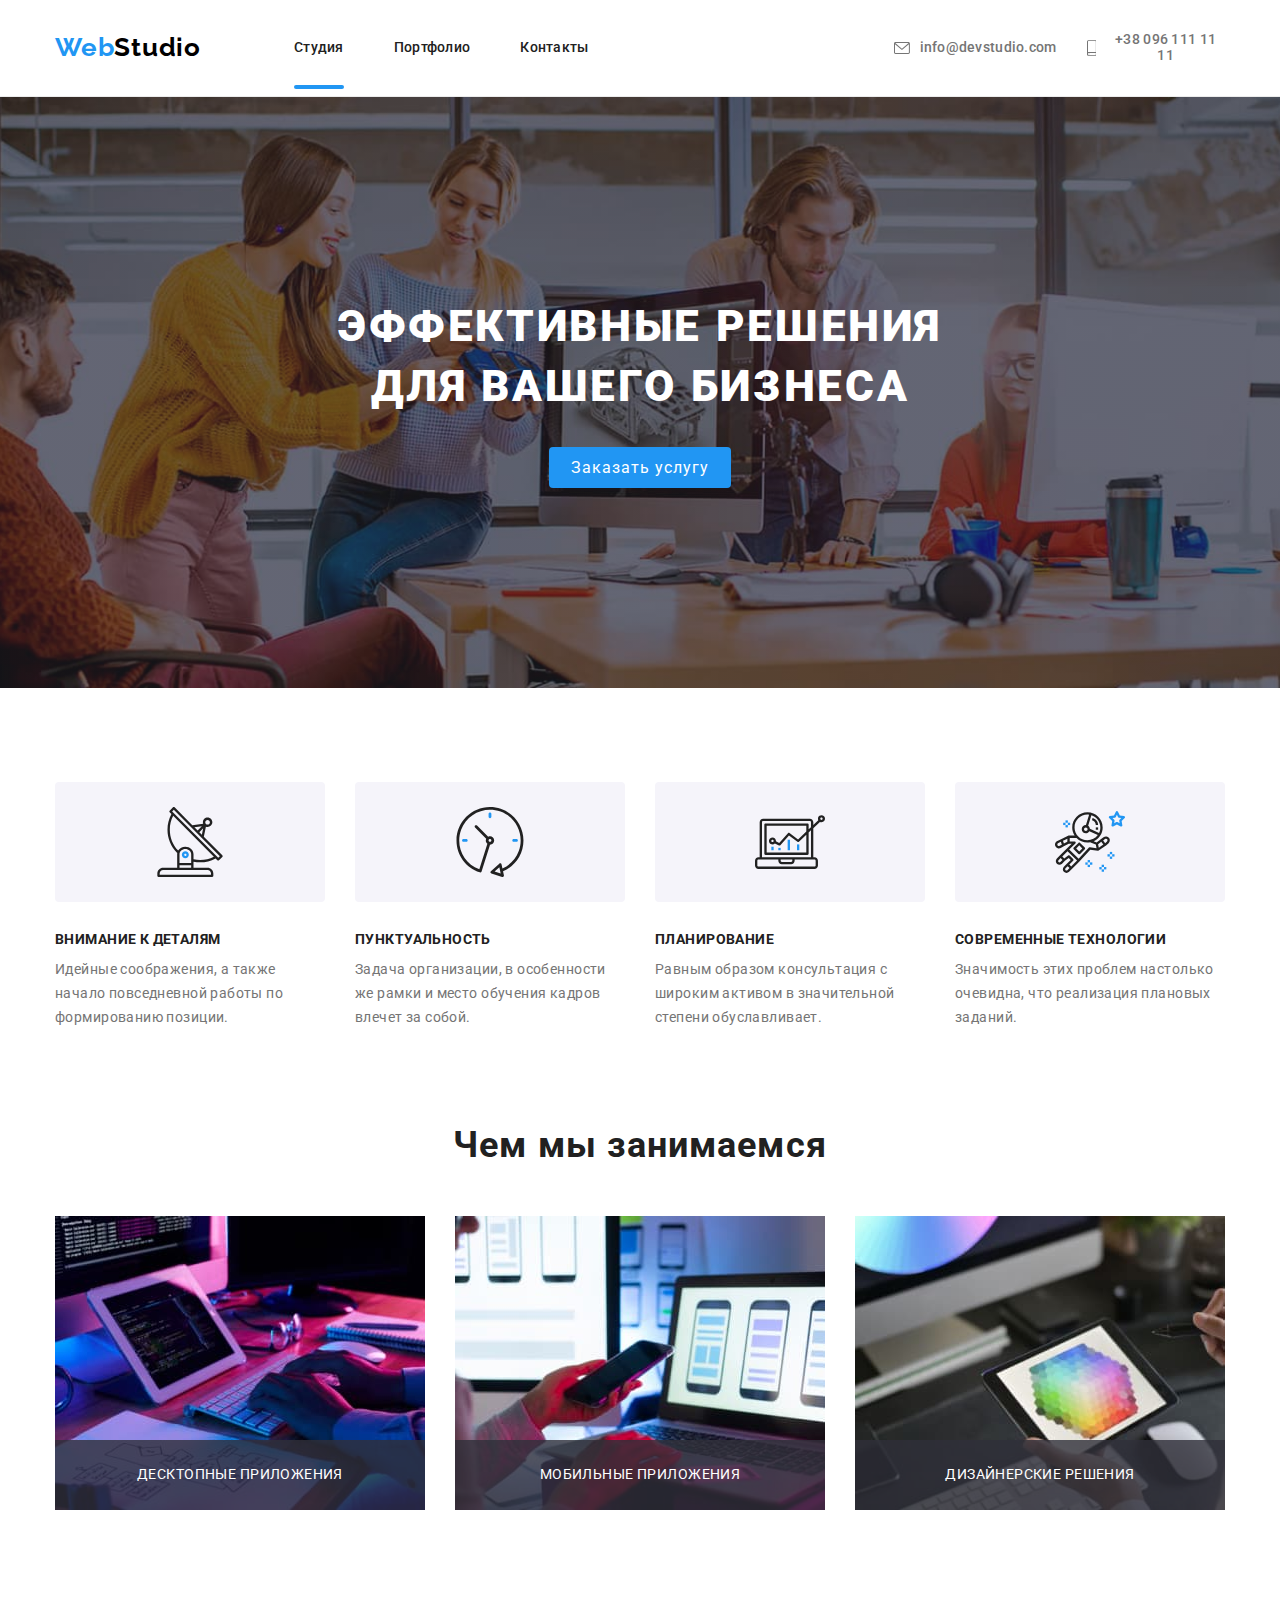
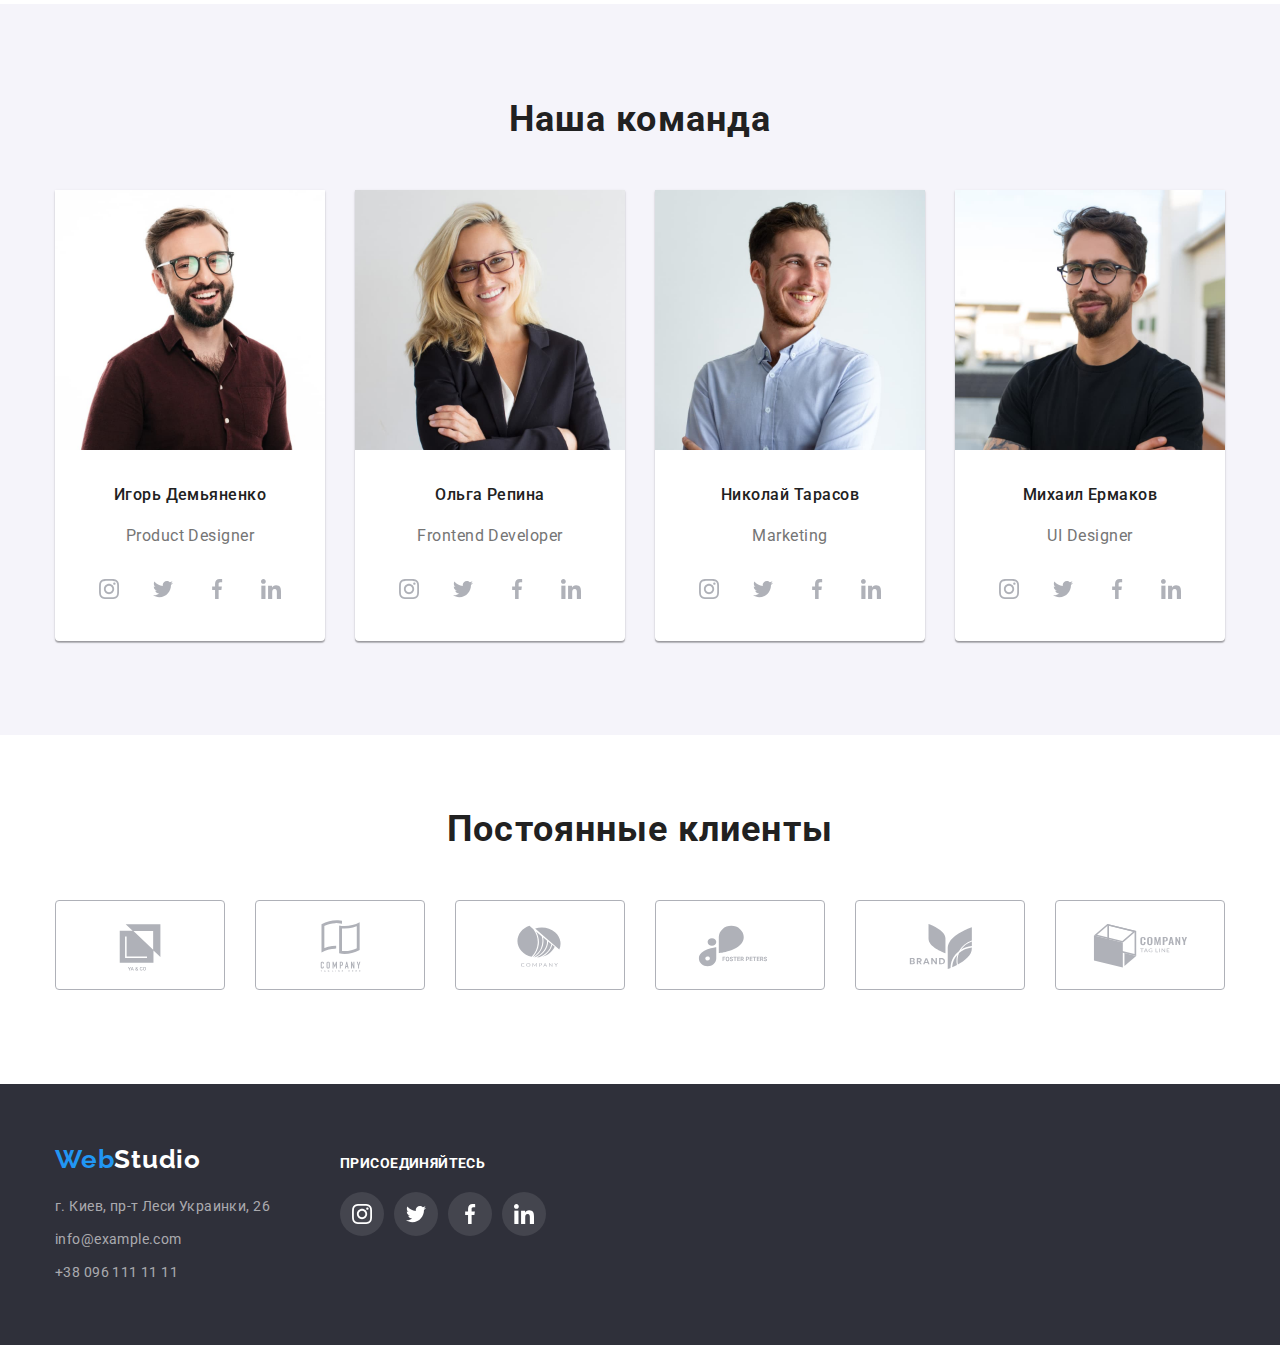
==== index.html @ b4d9bcca "main" ====
<!DOCTYPE html>
<html lang="ru">
  <head>
    <meta charset="UTF-8" />
    <meta http-equiv="X-UA-Compatible" content="IE=edge" />
    <meta name="viewport" content="width=device-width, initial-scale=1.0" />
    <title>Студия</title>
    <link
      rel="stylesheet"
      href="https://cdnjs.cloudflare.com/ajax/libs/modern-normalize/1.1.0/modern-normalize.min.css"
      integrity="sha512-wpPYUAdjBVSE4KJnH1VR1HeZfpl1ub8YT/NKx4PuQ5NmX2tKuGu6U/JRp5y+Y8XG2tV+wKQpNHVUX03MfMFn9Q=="
      crossorigin="anonymous"
      referrerpolicy="no-referrer"
    />
    <link rel="preconnect" href="https://fonts.googleapis.com" />
    <link rel="preconnect" href="https://fonts.gstatic.com" crossorigin />
    <link
      href="https://fonts.googleapis.com/css2?family=Raleway:wght@700&family=Roboto:wght@400;500;700;900&display=swap"
      rel="stylesheet"
    />
    <link rel="stylesheet" href="./css/style.css" />
  </head>
  <body>
    <header class="header">
      <div class="container container-header">
        <nav class="header-nav">
          <a class="link logo" href="./index.html"
            >Web<span class="logo-second-word">Studio</span></a
          >
          <ul class="header-nav-list">
            <li class="header-item qqq"><a class="link link-studio active" href="./index.html">Cтyдия</a></li>
            <li class="header-item"><a class="link" href="./portfolio.html">Портфолио</a></li>
            <li class="header-item"><a class="link" href="">Контакты</a></li>
          </ul>
        </nav>
        
        <ul class="header-adress-list">
          <li class="nav-item">
            <a class="link" href="mailto:info@devstudio.com"> 
              <svg class="header-icon" width="16" height="12">
                <use href="images/sprite.svg#icon-envelope"></use>
              </svg>info@devstudio.com</a>
          </li>
          <li class="nav-item">
            <a class="link" href="tel:+380961111111">
            <svg class="header-icon" width="10" height="16">
                <use href="images/sprite.svg#icon-smartphone"></use>
              </svg>+38 096 111 11 11</a>
            </li>
        </ul>
      </div>
    </header>

    <main>
      <section class="section section-title">
        <div class="container">
          <h1 class="hero-title">Эффективные решения для вашего бизнеса</h1>
          <button data-modal-open class="hero-button" type="button">Заказать услугу</button>
          <div data-modal class="backdrop is-hidden">
            <div class="modal">
              <button data-modal-close class="modal-button" type="button">
                <svg width="18px" height="18px">
                  <use href="./images/sprite.svg#icon-close-icon" />
                </svg>
              </button>
            </div>
          </div>
        </div>
      </section>

      <section class="about-section">
        <div class="container">
          <h2 class="visually-hidden">Особенности</h2>
          <ul class="about-list">
            <li class="about-item">
              <div class="about-icon-box">
                <svg width="70px" height="70px">
                  <use href="./images/sprite.svg#icon-antenna" />
                </svg>
              </div>
              <h3 class="about-title title-h3">Внимание к деталям</h3>
              <p class="about-text">
                Идейные соображения, а также начало повседневной работы по формированию позиции.
              </p>
            </li>
            <li class="about-item">
              <div class="about-icon-box">
                <svg width="70px" height="70px">
                  <use href="./images/sprite.svg#icon-clock" />
                </svg>
              </div>
              <h3 class="about-title title-h3">Пунктуальность</h3>
              <p class="about-text">
                Задача организации, в особенности же рамки и место обучения кадров влечет за собой.
              </p>
            </li>
            <li class="about-item">
              <div class="about-icon-box">
                <svg width="70px" height="70px">
                  <use href="./images/sprite.svg#icon-diagram" />
                </svg>
              </div>
              <h3 class="about-title title-h3">Планирование</h3>
              <p class="about-text">
                Равным образом консультация с широким активом в значительной степени обуславливает.
              </p>
            </li>
            <li class="about-item">
              <div class="about-icon-box">
                <svg width="70px" height="70px">
                  <use href="./images/sprite.svg#icon-astronaut" />
                </svg>
              </div>
              <h3 class="about-title title-h3">Современные технологии</h3>
              <p class="about-text">
                Значимость этих проблем настолько очевидна, что реализация плановых заданий.
              </p>
            </li>
          </ul>
        </div>
      </section>

      <section class="todo-section">
        <div class="container">
          <h2 class="todo-title title-h2">Чем мы занимаемся</h2>
          <ul class="todo-list">
            <li class="todo-item">
              <img src="./images/whattodo1.jpg" alt="example-1" width="370" />
              <p class="todo-text">Десктопные приложения</p>
            </li>
            <li class="todo-item">
              <img src="./images/whattodo2.jpg" alt="example-2" width="370" />
              <p class="todo-text">Мобильные приложения</p>
            </li>
            <li class="todo-item">
              <img src="./images/whattodo3.jpg" alt="example-3" width="370" />
              <p class="todo-text">Дизайнерские решения</p>
            </li>
          </ul>
        </div>
      </section>

      <section class="ourteam-section">
        <div class="container">
          <h2 class="ourteam-main-title title-h2">Наша команда</h2>
          <ul class="ourteam-list">
            <li class="ourteam-item">
              <img
                class="ourteam-pic"
                src="./images/team-card1.jpg"
                alt="team card-1"
                width="270"
              />
              <div class="ourteam-bottom-wrap">
                <h3 class="ourteam-title">Игорь Демьяненко</h3>
                <p class="ourteam-text" lang="en">Product Designer</p>
              </div>
              <div class="social-link-wrap">
                <ul class="social-link-list">
                  <li class="social-link-item">
                    <a class="social-link" href="#">
                      <svg class="svg-social" width="20px" height="20px">
                        <use href="./images/sprite.svg#icon-instagram" />
                      </svg>
                    </a>
                  </li>
                  <li class="social-link-item">
                    <a class="social-link" href="#">
                      <svg class="svg-social" width="20px" height="20px">
                        <use href="./images/sprite.svg#icon-twitter" />
                      </svg>
                    </a>
                  </li>
                  <li class="social-link-item">
                    <a class="social-link" href="#">
                      <svg class="svg-social" width="20px" height="20px">
                        <use href="./images/sprite.svg#icon-facebook" />
                      </svg>
                    </a>
                  </li>
                  <li class="social-link-item">
                    <a class="social-link" href="#">
                      <svg class="svg-social" width="20px" height="20px">
                        <use href="./images/sprite.svg#icon-linkedin" />
                      </svg>
                    </a>
                  </li>
                </ul>
              </div>
            </li>
            <li class="ourteam-item">
              <img
                class="ourteam-pic"
                src="./images/team-card2.jpg"
                alt="team card-2"
                width="270"
              />
              <div class="ourteam-bottom-wrap">
                <h3 class="ourteam-title">Ольга Репина</h3>
                <p class="ourteam-text" lang="en">Frontend Developer</p>
              </div>
              <div class="social-link-wrap">
                <ul class="social-link-list">
                  <li class="social-link-item">
                    <a class="social-link" href="#">
                      <svg class="svg-social" width="20px" height="20px">
                        <use href="./images/sprite.svg#icon-instagram" />
                      </svg>
                    </a>
                  </li>
                  <li class="social-link-item">
                    <a class="social-link" href="#">
                      <svg class="svg-social" width="20px" height="20px">
                        <use href="./images/sprite.svg#icon-twitter" />
                      </svg>
                    </a>
                  </li>
                  <li class="social-link-item">
                    <a class="social-link" href="#">
                      <svg class="svg-social" width="20px" height="20px">
                        <use href="./images/sprite.svg#icon-facebook" />
                      </svg>
                    </a>
                  </li>
                  <li class="social-link-item">
                    <a class="social-link" href="#">
                      <svg class="svg-social" width="20px" height="20px">
                        <use href="./images/sprite.svg#icon-linkedin" />
                      </svg>
                    </a>
                  </li>
                </ul>
              </div>
            </li>

            <li class="ourteam-item">
              <img
                class="ourteam-pic"
                src="./images/team-card3.jpg"
                alt="team card-3"
                width="270"
              />
              <div class="ourteam-bottom-wrap">
                <h3 class="ourteam-title">Николай Тарасов</h3>
                <p class="ourteam-text" lang="en">Marketing</p>
              </div>
              <div class="social-link-wrap">
                <ul class="social-link-list">
                  <li class="social-link-item">
                    <a class="social-link" href="#">
                      <svg class="svg-social" width="20px" height="20px">
                        <use href="./images/sprite.svg#icon-instagram" />
                      </svg>
                    </a>
                  </li>
                  <li class="social-link-item">
                    <a class="social-link" href="#">
                      <svg class="svg-social" width="20px" height="20px">
                        <use href="./images/sprite.svg#icon-twitter" />
                      </svg>
                    </a>
                  </li>
                  <li class="social-link-item">
                    <a class="social-link" href="#">
                      <svg class="svg-social" width="20px" height="20px">
                        <use href="./images/sprite.svg#icon-facebook" />
                      </svg>
                    </a>
                  </li>
                  <li class="social-link-item">
                    <a class="social-link" href="#">
                      <svg class="svg-social" width="20px" height="20px">
                        <use href="./images/sprite.svg#icon-linkedin" />
                      </svg>
                    </a>
                  </li>
                </ul>
              </div>
            </li>

            <li class="ourteam-item">
              <img
                class="ourteam-pic"
                src="./images/team-card4.jpg"
                alt="team card-4"
                width="270"
              />
              <div class="ourteam-bottom-wrap">
                <h3 class="ourteam-title">Михаил Ермаков</h3>
                <p class="ourteam-text" lang="en">UI Designer</p>
              </div>
              <div class="social-link-wrap">
                <ul class="social-link-list">
                  <li class="social-link-item">
                    <a class="social-link" href="#">
                      <svg class="svg-social" width="20px" height="20px">
                        <use href="./images/sprite.svg#icon-instagram" />
                      </svg>
                    </a>
                  </li>
                  <li class="social-link-item">
                    <a class="social-link" href="#">
                      <svg class="svg-social" width="20px" height="20px">
                        <use href="./images/sprite.svg#icon-twitter" />
                      </svg>
                    </a>
                  </li>
                  <li class="social-link-item">
                    <a class="social-link" href="#">
                      <svg class="svg-social" width="20px" height="20px">
                        <use href="./images/sprite.svg#icon-facebook" />
                      </svg>
                    </a>
                  </li>
                  <li class="social-link-item">
                    <a class="social-link" href="#">
                      <svg class="svg-social" width="20px" height="20px">
                        <use href="./images/sprite.svg#icon-linkedin" />
                      </svg>
                    </a>
                  </li>
                </ul>
        </div>
      </section>

      <section class="our-clients-section">
        <div class="container">
          <h2 class="our-clients-title-title title-h2">Постоянные клиенты</h2>
          <ul class="our-clients-list">
            <li class="our-clients-item">
              <a class="our-clients-link" href="#">
                <svg class="clients-svg" width="106px" height="60px">
                  <use href="./images/sprite.svg#icon-Logo" />
                </svg>
              </a>
            </li>
            <li class="our-clients-item">
              <a class="our-clients-link" href="#">
                <svg class="clients-svg" width="106px" height="60px">
                  <use href="./images/sprite.svg#icon-Logo1" />
                </svg>
              </a>
            </li>
            <li class="our-clients-item">
              <a class="our-clients-link" href="#">
                <svg class="clients-svg" width="106px" height="60px">
                  <use href="./images/sprite.svg#icon-Logo2" />
                </svg>
              </a>
            </li>
            <li class="our-clients-item">
              <a class="our-clients-link" href="#">
                <svg class="clients-svg" width="106px" height="60px">
                  <use href="./images/sprite.svg#icon-Logo3" />
                </svg>
              </a>
            </li>
            <li class="our-clients-item">
              <a class="our-clients-link" href="#">
                <svg class="clients-svg" width="106px" height="60px">
                  <use href="./images/sprite.svg#icon-Logo4" />
                </svg>
              </a>
            </li>
            <li class="our-clients-item">
              <a class="our-clients-link" href="#">
                <svg class="clients-svg" width="106px" height="60px">
                  <use href="./images/sprite.svg#icon-Logo5" />
                </svg>
              </a>
            </li>
          </ul>
        </div>
      </section>

      <footer class="footer">
        <div class="container">
          <div class="adress-wrap">
            <a class="link logo" href="./index.html"
              >Web<span class="logo-secword-footer">Studio</span></a
            >
            <address>
              <ul class="footer-list">
                <li class="footer-item footer-adress-item">
                  <a
                    class="link"
                    href="https://goo.gl/maps/9dT43rwz24c6EDNdA"
                    target="_blank"
                    rel="noopener noreferrer"
                    >г. Киев, пр-т Леси Украинки, 26</a
                  >
                </li>
                <li class="footer-item">
                  <a class="link" href="mailto:info@example.com">info@example.com</a>
                </li>
                <li class="footer-item">
                  <a class="link" href="tel:+380961111111">+38 096 111 11 11</a>
                </li>
              </ul>
            </address>
          </div>
          <div class="footer-social-link-wrap">
            <h3 class="footer-title title-h3">присоединяйтесь</h3>
            <ul class="footer-social-link-list">
              <li class="footer-social-link-item">
                <a class="footer-social-link" href="#">
                  <svg class="bottom-svg" width="20px" height="20px">
                    <use href="./images/sprite.svg#icon-instagram" />
                  </svg>
                </a>
              </li>
              <li class="footer-social-link-item">
                <a class="footer-social-link" href="#">
                  <svg class="bottom-svg" width="20px" height="20px">
                    <use href="./images/sprite.svg#icon-twitter" />
                  </svg>
                </a>
              </li>
              <li class="footer-social-link-item">
                <a class="footer-social-link" href="#">
                  <svg class="bottom-svg" width="20px" height="20px">
                    <use href="./images/sprite.svg#icon-facebook" />
                  </svg>
                </a>
              </li>
              <li class="footer-social-link-item">
                <a class="footer-social-link" href="#">
                  <svg class="bottom-svg" width="20px" height="20px">
                    <use href="./images/sprite.svg#icon-linkedin" />
                  </svg>
                </a>
              </li>
            </ul>
          </div>
        </div>
      </footer>
    </main>
    <script src="./js/modal.js"></script>
  </body>
</html>
---- css/style.css ----
*,
*::before,
*::after {
  box-sizing: border-box;
}

:root {
  --brand-color: #2196f3;
  --main-font-color: #212121;
  --second-font-color: #757575;
  --second-background-color: #2f303a;
  --white-font-color: #fff;
  --svg-grey-color: #afb1b8;
}

body {
  font-family: 'Roboto', sans-serif;
  color: var(--main-font-color);
  margin: 0 auto;
}
li {
  padding: 0;
  margin: 0;
  list-style: none;
}

button {
  border: none;
  padding: 6px 22px;
}

/* input,
textarea {
outline: none;
} */

h1,
h2,
h3,
p,
ul {
  margin: 0;
  padding: 0;
}

img {
  display: block;
  max-width: 100%;
  height: auto;
}

.container {
  width: 1200px;
  padding-left: 15px;
  padding-right: 15px;
  margin: 0 auto;
}
.link {
  text-decoration: none;
}

.portfolio-btn,
.hero-button {
  cursor: pointer;
}

.title-h2 {
  font-weight: bold;
  font-size: 36px;
  line-height: 1.17;
  text-align: center;
  letter-spacing: 0.03em;
}
.title-h3 {
  font-weight: bold;
  font-size: 14px;
  line-height: 1.14;
  letter-spacing: 0.03em;
  text-transform: uppercase;
}

/* --------------------HEADER------------------------ */

.header {
  background-color: var(--white-font-color);
  border-bottom: 1px solid #ececec;
}
.container-header {
  display: flex;
  align-items: center;
}

.header-item .link {
  display: block;
  padding: 32px 0;
}
.nav-item .link {
  display: block;
  padding: 32px 0;
}
.header-nav {
  display: flex;
  align-items: center;
  margin-right: 305px;
  /* margin-right: auto; */
}

.header-nav-list {
  display: flex;
  align-items: center;
}

.header-adress-list {
  display: flex;
  align-items: center;
}

.logo {
  font-family: 'Raleway', sans-serif;
  font-weight: bold;
  font-size: 26px;
  line-height: 1.19;
  letter-spacing: 0.03em;
  color: var(--brand-color);
}
.header-nav .logo {
  padding: 25px 0px;
  margin-right: 93px;
  display: block;
}
.logo-second-word {
  font-family: 'Raleway', sans-serif;
  font-weight: bold;
  font-size: 26px;
  line-height: 1.19;
  letter-spacing: 0.03em;
  color: #000000;
}

.nav-item > .link {
  display: flex;
  align-items: center;
}

.header-item .link {
  font-weight: 500;
  font-size: 14px;
  line-height: 1.14;
  letter-spacing: 0.02em;
  color: var(--main-font-color);
  transition-property: color, background-color;
  transition-duration: 250ms;
  transition-timing-function: cubic-bezier(0.4, 0, 0.2, 1);
}
.header-item:not(:last-child) {
  margin-right: 50px;
}

.header-item .link:hover,
.header-item .link:focus,
.nav-item > .link:hover,
.nav-item > .link:focus {
  font-weight: 500;
  font-size: 14px;
  line-height: 1.14;
  letter-spacing: 0.02em;
  color: var(--brand-color);
}

.nav-item .link {
  font-weight: 500;
  font-size: 14px;
  line-height: 1.14;
  letter-spacing: 0.02em;
  color: var(--second-font-color);
  text-align: center;
  transition-property: color, background-color;
  transition-duration: 250ms;
  transition-timing-function: cubic-bezier(0.4, 0, 0.2, 1);
}

.header-icon-link {
  color: var(--second-font-color);
}

.nav-item:not(:last-child) {
  margin-right: 30px;
}

.header-icon {
  margin-right: 10px;
  fill: currentColor;
}
.link-studio {
  position: relative;
  display: flex;
}

.link-studio.active::before {
  content: '';
  position: absolute;
  bottom: 0;
  width: 100%;
  height: 4px;
  background-color: var(--brand-color);
  border-radius: 2px;
  margin-bottom: -1px;
}

/* --------------------HERO------------------------ */

.section-title {
  padding-bottom: 200px;
  padding-top: 200px;
  margin: 0 auto;
  background-image: linear-gradient(rgba(47, 48, 58, 0.4), rgba(47, 48, 58, 0.4)),
    url(../images/background-hero.jpg);
  background-position: center;
  background-repeat: no-repeat;
  background-size: cover;
  background-color: var(--second-background-color);
}
.hero-title {
  color: var(--white-font-color);
  font-weight: 900;
  font-size: 44px;
  line-height: 1.36;
  text-align: center;
  letter-spacing: 0.06em;
  text-transform: uppercase;
  max-width: 696px;
  margin: 0 auto;
  margin-bottom: 30px;
}

.hero-button {
  font-family: inherit;
  background-color: var(--brand-color);
  color: var(--white-font-color);
  font-size: 16px;
  line-height: 1.87;
  display: flex;
  align-items: center;
  text-align: center;
  letter-spacing: 0.06em;
  margin: 0 auto;
  border-radius: 4px;
  padding-bottom: 200px 50px;
  transition-property: color, background-color, drop-shadow;
  transition-duration: 250ms;
  transition-timing-function: cubic-bezier(0.4, 0, 0.2, 1);
}

.hero-button:hover,
.hero-button:focus {
  background-color: #188ce8;
  filter: drop-shadow(0px 4px 4px rgba(0, 0, 0, 0.25));
}

/* --------------------About------------------------ */

.about-section {
  padding: 94px 0;
}
.visually-hidden {
  position: absolute;
  white-space: nowrap;
  width: 1px;
  height: 1px;
  overflow: hidden;
  border: 0;
  padding: 0;
  clip: rect(0 0 0 0);
  clip-path: inset(50%);
  margin: -1px;
}
.about-icon-box {
  width: 270px;
  height: 120px;
  background-color: #f5f4fa;
  border-radius: 4px;
  margin-bottom: 30px;
  text-align: center;
  padding: 25px 100px;
}
.about-title {
  margin-bottom: 10px;
}
.about-text {
  font-size: 14px;
  line-height: 1.71;
  letter-spacing: 0.03em;
  color: var(--second-font-color);
}
.about-list {
  display: flex;
}

.about-item {
  max-width: 270px;
}

.about-item:not(:last-child) {
  margin-right: 30px;
}
/* --------------------What we do------------------------ */

.todo-section {
  padding-bottom: 94px;
}

.todo-title {
  margin-bottom: 50px;
}

.todo-list {
  display: flex;
}
.todo-item {
  display: flex;
  position: relative;
}

.todo-text {
  position: absolute;

  font-size: 14px;
  line-height: 1.14;
  text-align: center;
  letter-spacing: 0.03em;
  text-transform: uppercase;
  color: var(--brand-color);
  padding: 27px 82px;
  width: 370px;
  height: 70px;
  bottom: 0;
  background-color: rgba(47, 48, 58, 0.8);
  color: var(--white-font-color);
}

.todo-item:not(:last-child) {
  margin-right: 30px;
}
/* --------------------Our team------------------------ */
.ourteam-section {
  background-color: #f5f4fa;
  padding: 94px 0;
}
.ourteam-main-title {
  margin-bottom: 50px;
}
.ourteam-list {
  display: flex;
}

.ourteam-item:not(:last-child) {
  margin-right: 30px;
}

.ourteam-item {
  background: var(--white-font-color);
  border-radius: 0px 0px 4px 4px;
  box-shadow: 0px 1px 3px rgba(0, 0, 0, 0.12), 0px 1px 1px rgba(0, 0, 0, 0.14),
    0px 2px 1px rgba(0, 0, 0, 0.2);
  padding-bottom: 30px;
}

.ourteam-bottom-wrap {
  margin-top: 30px;
  margin-bottom: 16px;
}
.ourteam-title {
  font-weight: 500;
  font-size: 16px;
  line-height: 1.9;
  text-align: center;
  letter-spacing: 0.03em;
  margin-bottom: 10px;
}
.ourteam-text {
  font-size: 16px;
  line-height: 1.9;
  text-align: center;
  letter-spacing: 0.03em;
  color: var(--second-font-color);
}

.social-link-list {
  display: flex;
  align-items: center;
  justify-content: center;
}

.social-link {
  display: block;
  width: 44px;
  height: 44px;
  padding: 12px 12px;
  border-radius: 50%;
  color: var(--svg-grey-color);
  background-color: transparent;
  transition-property: color, background-color;
  transition-duration: 250ms;
  transition-timing-function: cubic-bezier(0.4, 0, 0.2, 1);
}
.svg-social {
  fill: currentColor;
}

.social-link:hover,
.social-link:focus {
  background-color: var(--brand-color);
  width: 44px;
  height: 44px;
  border-radius: 50%;
  cursor: pointer;
  color: var(--white-font-color);
}

.social-link-item + .social-link-item {
  margin-left: 10px;
}

/* --------------------Our clients------------------------ */
.our-clients-section {
  padding-top: 73px;
  padding-bottom: 94px;
}

.our-clients-title-title {
  margin-bottom: 50px;
}

.our-clients-list {
  display: flex;
  justify-content: center;
  align-items: center;
}

.our-clients-item + .our-clients-item {
  margin-left: 30px;
}
.our-clients-link {
  display: block;
  width: 170px;
  height: 90px;
  border: 1px solid var(--svg-grey-color);
  border-radius: 4px;
  padding: 16px 32px;
  color: var(--svg-grey-color);
  transition-property: color, background-color;
  transition-duration: 250ms;
  transition-timing-function: cubic-bezier(0.4, 0, 0.2, 1);
}
.clients-svg {
  fill: currentColor;
}
.our-clients-link:hover,
.our-clients-link:focus {
  border: 1px solid var(--brand-color);
  color: var(--brand-color);
}

/* --------------------Footer------------------------ */

.footer {
  background-color: var(--second-background-color);
  padding-bottom: 60px;
  padding-top: 60px;
}

.footer > .container {
  display: flex;
  align-items: baseline;
}

.adress-wrap {
  margin-right: 70px;
}
.logo-secword-footer {
  color: var(--white-font-color);
}

.footer .logo {
  display: block;
  margin-bottom: 20px;
}

.footer-adress-item .link {
  font-style: normal;
  font-size: 14px;
  line-height: 1.71;
  letter-spacing: 0.03em;
  color: var(--white-font-color);
}

.footer-item .link {
  font-style: normal;
  font-size: 14px;
  line-height: 1.71;
  letter-spacing: 0.03em;
  color: rgba(255, 255, 255, 0.6);
}

.footer-item:not(:last-child) {
  margin-bottom: 9px;
}
.footer-title {
  color: var(--white-font-color);
  margin-bottom: 20px;
}
.footer-social-link-list {
  display: flex;
  justify-content: center;
  align-items: center;
}

.footer-social-link {
  display: block;
  width: 44px;
  height: 44px;
  border-radius: 50%;
  padding: 12px;
  background-color: rgba(255, 255, 255, 0.1);
  color: var(--white-font-color);
  transition-property: color, background-color;
  transition-duration: 250ms;
  transition-timing-function: cubic-bezier(0.4, 0, 0.2, 1);
}
.bottom-svg {
  fill: currentColor;
}
.footer-social-link-item + .footer-social-link-item {
  margin-left: 10px;
}

.footer-social-link:hover,
.footer-social-link:focus {
  background-color: var(--brand-color);
}

/* --------------------Portfolio------------------------ */

.portfolio-section {
  padding: 94px 0;
}

.portfolio-buttons {
  display: flex;
  justify-content: center;
  margin-bottom: 50px;
}
.portfolio-btn {
  background: #f5f4fa;
  font-weight: 500;
  font-size: 16px;
  line-height: 1.62;
  text-align: center;
  letter-spacing: 0.03em;
  border-radius: 4px;
  transition-property: color, background-color, box-shadow;
  transition-duration: 250ms;
  transition-timing-function: cubic-bezier(0.4, 0, 0.2, 1);
}
.portfolio-btn:hover,
.portfolio-btn:focus {
  background: var(--brand-color);
  text-align: center;
  letter-spacing: 0.03em;
  color: var(--white-font-color);
  box-shadow: 0px 3px 1px rgba(0, 0, 0, 0.1), 0px 1px 2px rgba(0, 0, 0, 0.08),
    0px 2px 2px rgba(0, 0, 0, 0.12);
}

.active-portfolio-btn {
  background: var(--brand-color);
  color: var(--white-font-color);
}

.portfolio-list {
  display: flex;
  flex-wrap: wrap;
  margin: 0 auto;
  margin-right: -30px;
  margin-bottom: -30px;
}
.portfolio-card-bottom {
  padding: 20px 24px;
}

.portfolio-item {
  flex-basis: calc(100% / 3 - 30px);
  margin-right: 30px;
  margin-bottom: 30px;
  background: var(--white-font-color);
  border: 1px solid #eeeeee;
  transition-property: box-shadow;
  transition-duration: 250ms;
  transition-timing-function: cubic-bezier(0.4, 0, 0.2, 1);
}
.portfolio-item:hover,
.portfolio-item:focus {
  box-shadow: 0px 1px 1px rgba(0, 0, 0, 0.12), 0px 4px 4px rgba(0, 0, 0, 0.06),
    1px 4px 6px rgba(0, 0, 0, 0.16);
  opacity: inherit;
}

.portfolio-pic {
  position: relative;
  display: flex;
  overflow: hidden;
}
.portfolio-backdrop {
  position: absolute;
  font-size: 18px;
  line-height: 1.56;
  letter-spacing: 0.03em;
  color: #ffffff;
  background-color: rgba(33, 150, 243, 0.9);
  width: 100%;
  height: 100%;
  display: flex;
  align-items: center;
  top: 0;
  left: 0;
  padding: 0 24px;
  transform: translateY(101%);
  transition: transform 250ms cubic-bezier(0.4, 0, 0.2, 1);
}

.portfolio-item:hover .portfolio-backdrop {
  transform: translateY(0);
}

.button-item:not(:last-child) {
  margin-right: 8px;
}

.portfolio-title {
  font-size: 18px;
  line-height: 2;
  letter-spacing: 0.06em;
  margin-bottom: 4px;
}

.portfolio-text {
  font-size: 16px;
  line-height: 1.87;
  letter-spacing: 0.03em;
  color: var(--second-font-color);
}
/* --------------------Modal window------------------------ */
.backdrop {
  position: fixed;
  top: 0;
  right: 0;
  width: 100%;
  height: 100%;
  background-color: rgba(0, 0, 0, 0.2);
  z-index: 1;
  opacity: 1;
  transition: opacity 250ms cubic-bezier(0.4, 0, 0.2, 1);
}
.backdrop.is-hidden {
  opacity: 0;
  pointer-events: none;
  visibility: hidden;
}
.backdrop.is-hidden .modal {
  transform: translate(-50%, -50%) scale(0.7);
  transition: transform 250ms cubic-bezier(0.4, 0, 0.2, 1);
}

.modal {
  position: absolute;
  top: 50%;
  left: 50%;
  transform: translate(-50%, -50%) scale(1);
  width: 528px;
  height: 581px;
  background-color: var(--white-font-color);
  border-radius: 4px;
  filter: drop-shadow(0px 4px 4px rgba(0, 0, 0, 0.25));
  transition: transform 250ms cubic-bezier(0.4, 0, 0.2, 1);
}
.modal-button {
  width: 30px;
  height: 30px;
  border: 1px solid rgba(0, 0, 0, 0.1);
  border-radius: 50%;
  background-color: white;
  padding: 0px;
  display: flex;
  justify-content: center;
  align-items: center;
  margin: 8px 8px auto auto;
  cursor: pointer;
}
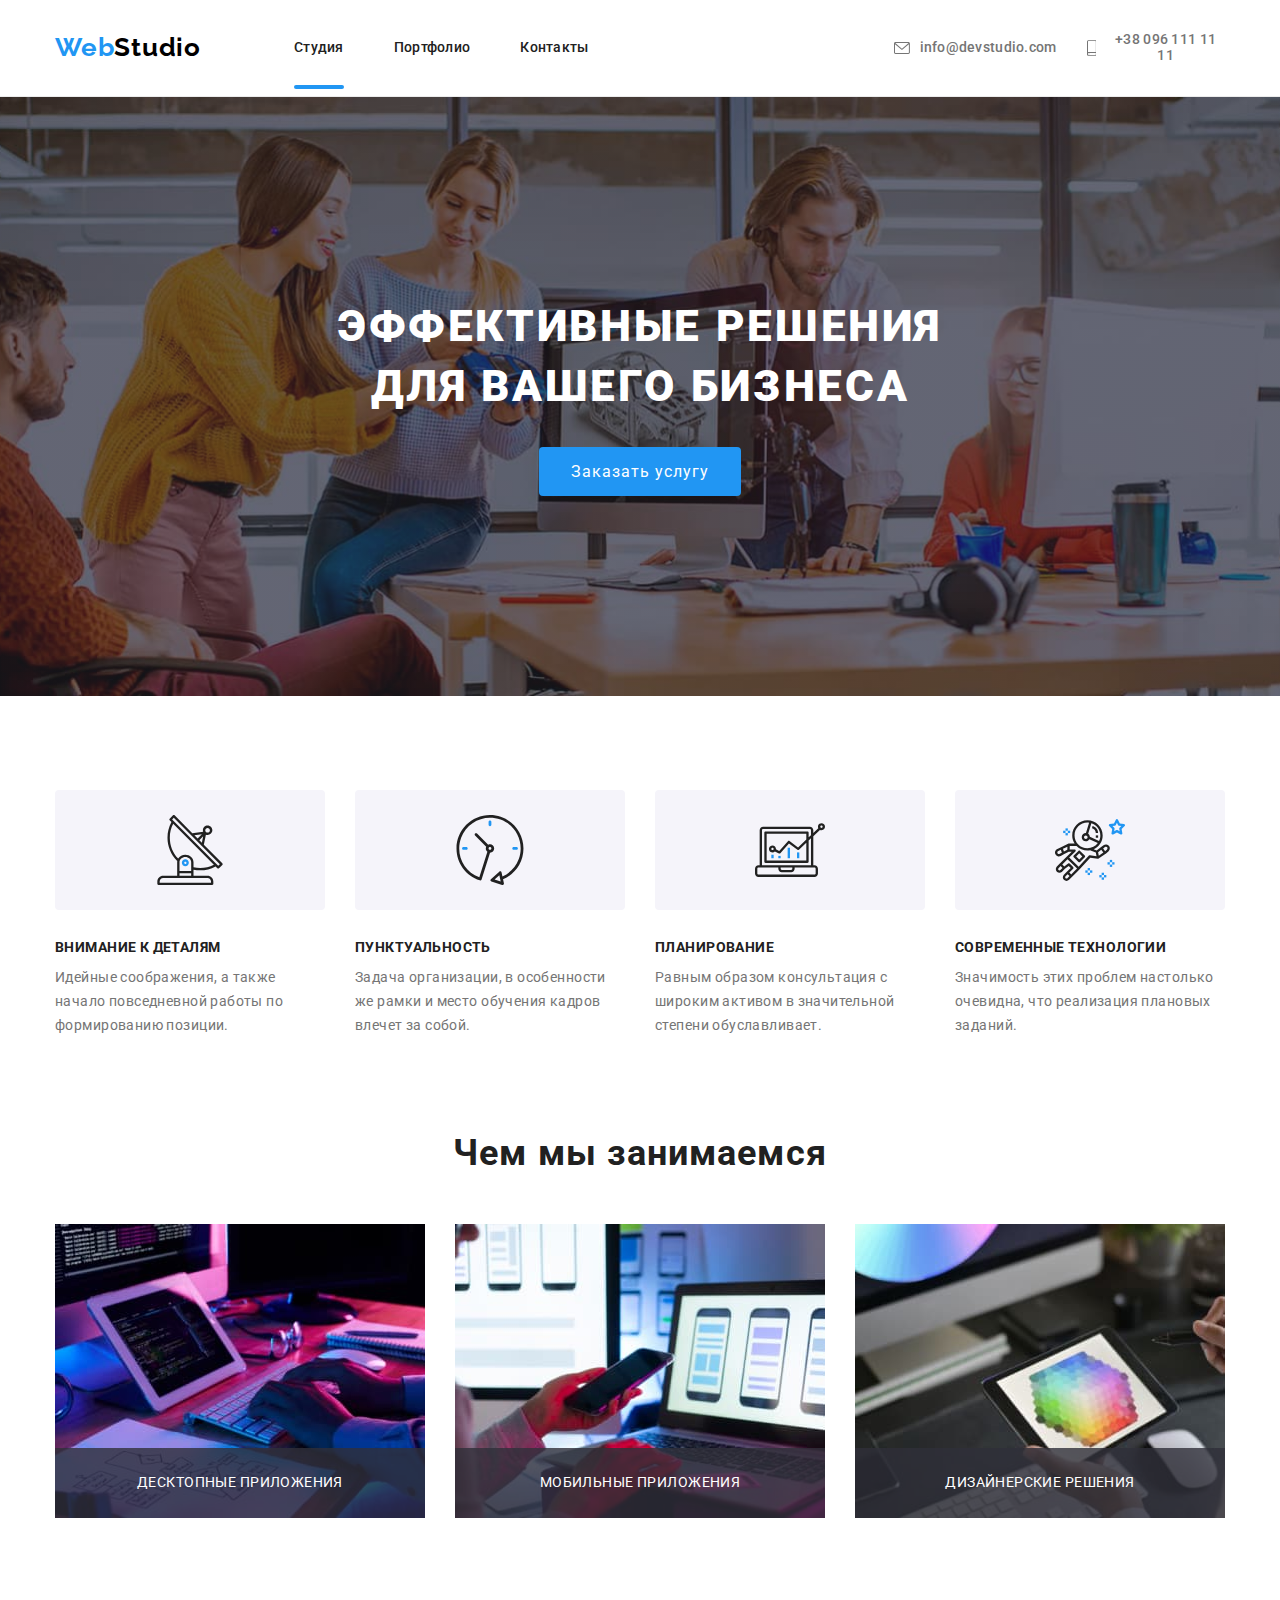
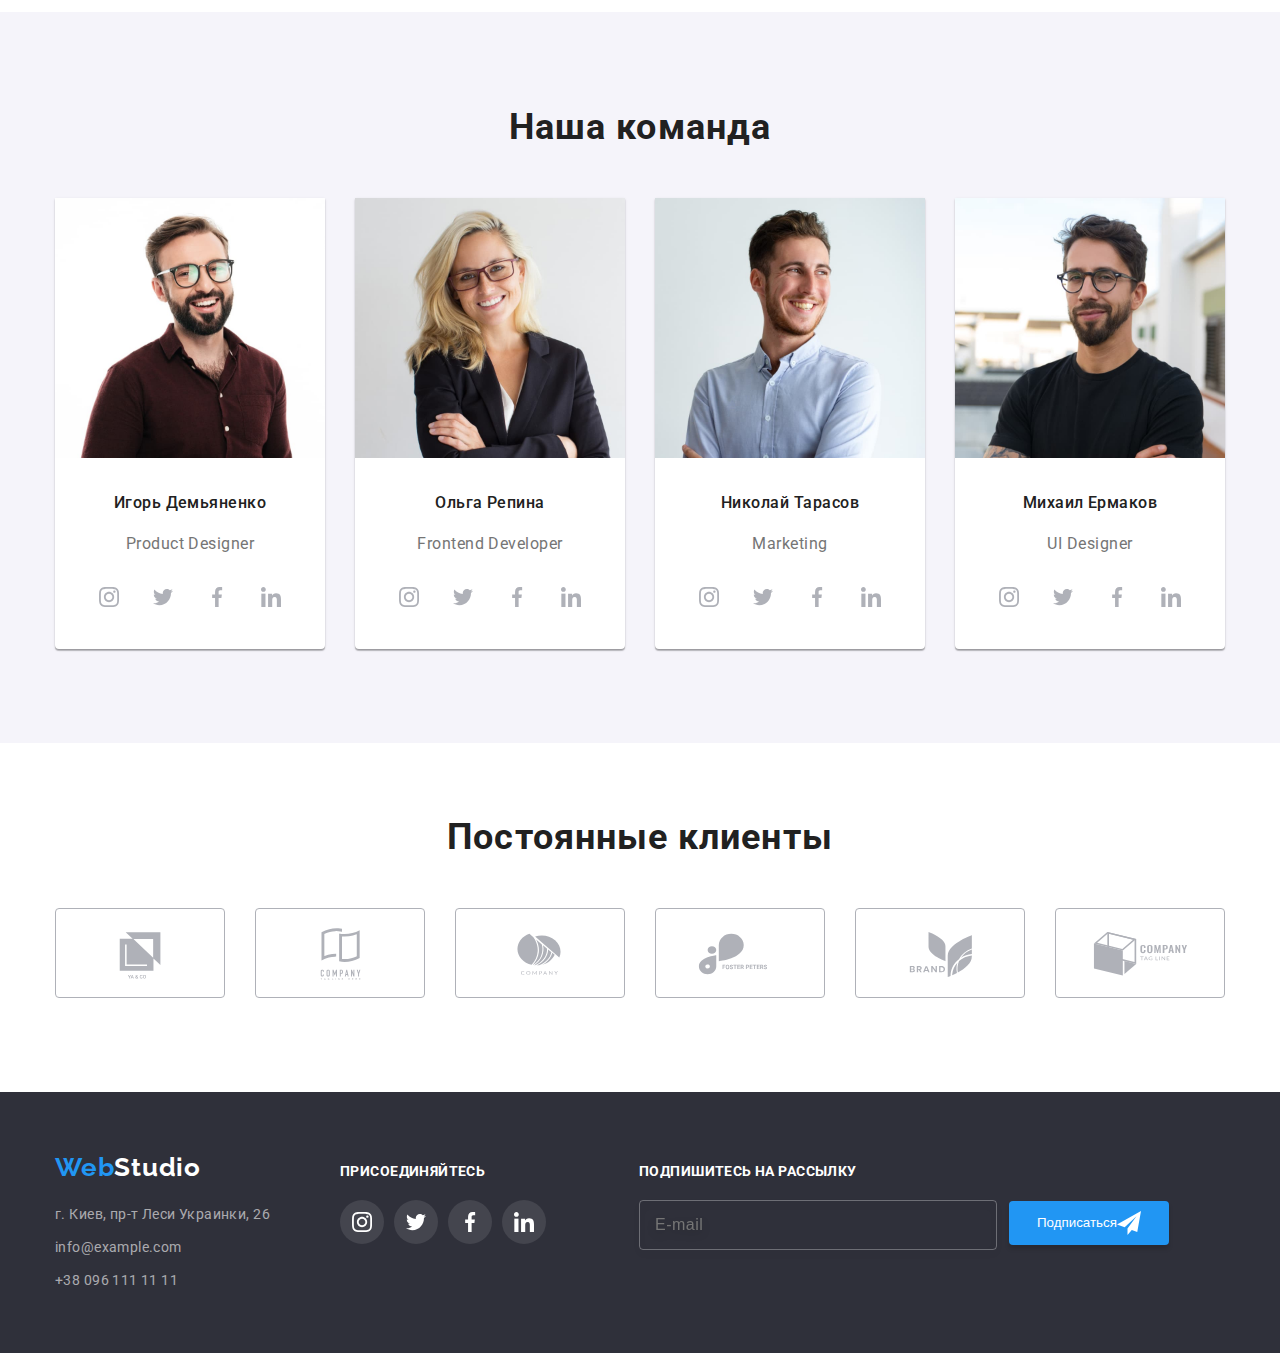
==== commit af6c64d0: "1" ====
--- a/index.html
+++ b/index.html
@@ -55,18 +55,80 @@
       <section class="section section-title">
         <div class="container">
           <h1 class="hero-title">Эффективные решения для вашего бизнеса</h1>
+<!-- -----------------Modal--------------------------------------------------- -->
           <button data-modal-open class="hero-button" type="button">Заказать услугу</button>
           <div data-modal class="backdrop is-hidden">
             <div class="modal">
               <button data-modal-close class="modal-button" type="button">
-                <svg width="18px" height="18px">
+                <svg class="modal-svg" width="18px" height="18px">
                   <use href="./images/sprite.svg#icon-close-icon" />
                 </svg>
               </button>
+              <p class="modal-title-text">Оставьте свои данные, мы вам перезвоним</p>
+              <form action="#" class="js-speaker-form">
+                <div class="input-container">
+                <label class="modal-text" for="name">Имя</label>
+                <div class="input-wraper">
+                <input class="input-box" type="text" name="name" id="name">
+                <svg class="modal-icon" width="18px" height="18px">
+                  <use href="./images/sprite.svg#icon-person-modal" ></use>
+                </svg>
+                </div>
+                <label class="modal-text" for="tel">Телефон</label>
+                <div class="input-wraper">
+                <input class="input-box " type="tel" name="tel" id="tel">
+                <svg class="modal-icon" width="18px" height="18px">
+                  <use href="./images/sprite.svg#icon-phone-modal" ></use>
+                </svg>
+                </div>
+                <label class="modal-text" for="mail">Почта</label>
+                <div class="input-wraper">
+                <input class="input-box" type="email" name="mail" id="mail">
+                <svg class="modal-icon" width="18px" height="18px">
+                  <use href="./images/sprite.svg#icon-email-modal" ></use>
+                </svg>
+                </div>
+                </div>
+                <label class="modal-text" for="comment">Комментарий</label>
+                <textarea class="modal-textarea" name="comment" id="comment" cols="30" rows="10" placeholder="Введите текст"></textarea>
+                
+                <div class="checkbox-container">
+                  <input type="checkbox" name="agree" value="yes" id="checkbox">
+                <label class="checkbox-text" for="checkbox">
+                  <span class="checkbox-wrap">
+                  <svg class="checkbox-icon" width="16px" height="15px">
+                  <use href="./images/sprite.svg#vector-checkbox" ></use>
+                  </svg>
+                  </span>Соглашаюсь с рассылкой и принимаю <a class="checkbox-link" href="">Условия договора</a>
+                </label>
+                </div> 
+                <button class="modal-submit-button" type="submit">Отправить</button>
+
+                
+
+
+
+              </form>
             </div>
           </div>
         </div>
       </section>
+
+
+
+<script>
+(() => {
+  document.querySelector('.js-speaker-form').addEventListener('submit', e => {
+    e.preventDefault();
+
+    new FormData(e.currentTarget).forEach((value, name) =>
+      console.log(`${name}: ${value}`),
+    );
+  });
+})();
+</script>
+
+
 
       <section class="about-section">
         <div class="container">
@@ -432,6 +494,13 @@
               </li>
             </ul>
           </div>
+          <div class="footer-input-container">
+            <h3 class="footer-title title-h3">Подпишитесь на рассылку</h3>
+            <input class="footer-input" type="email" name="mail" id="" placeholder="E-mail">
+          </div>
+          <div class="footer-button-container">
+          <button class="footer-button">Подписаться<svg width="24px" height="24px"><use href="./images/sprite.svg#icon-send-footer" ></use></svg> </button>
+          </div>
         </div>
       </footer>
     </main>
--- a/css/style.css
+++ b/css/style.css
@@ -245,7 +245,8 @@
   letter-spacing: 0.06em;
   margin: 0 auto;
   border-radius: 4px;
-  padding-bottom: 200px 50px;
+  padding: 10px 32px;
+  /* padding-bottom: 200px 50px; */
   transition-property: color, background-color, drop-shadow;
   transition-duration: 250ms;
   transition-timing-function: cubic-bezier(0.4, 0, 0.2, 1);
@@ -505,6 +506,10 @@
 .footer-item:not(:last-child) {
   margin-bottom: 9px;
 }
+.footer-social-link-wrap {
+  margin-right: 93px;
+}
+
 .footer-title {
   color: var(--white-font-color);
   margin-bottom: 20px;
@@ -539,6 +544,38 @@
   background-color: var(--brand-color);
 }
 
+.footer-input {
+  background-color: transparent;
+  width: 358px;
+  height: 50px;
+  border: 1px solid rgba(255, 255, 255, 0.3);
+  box-sizing: border-box;
+  filter: drop-shadow(0px 4px 4px rgba(0, 0, 0, 0.15));
+  border-radius: 4px;
+  font-size: 16px;
+  line-height: 1.25;
+  display: flex;
+  align-items: center;
+  letter-spacing: 0.03em;
+  color: rgba(255, 255, 255, 0.6);
+  padding: 15px;
+}
+.footer-input-container {
+  margin-right: 12px;
+}
+
+.footer-button-container {
+  margin: auto 0;
+}
+.footer-button {
+  padding: 10px 28px;
+  color: var(--white-font-color);
+  background: var(--brand-color);
+  box-shadow: 0px 4px 4px rgba(0, 0, 0, 0.15);
+  border-radius: 4px;
+  display: flex;
+  align-items: center;
+}
 /* --------------------Portfolio------------------------ */
 
 .portfolio-section {
@@ -677,13 +714,17 @@
   left: 50%;
   transform: translate(-50%, -50%) scale(1);
   width: 528px;
-  height: 581px;
+  height: auto;
   background-color: var(--white-font-color);
   border-radius: 4px;
   filter: drop-shadow(0px 4px 4px rgba(0, 0, 0, 0.25));
   transition: transform 250ms cubic-bezier(0.4, 0, 0.2, 1);
+  padding: 40px;
 }
 .modal-button {
+  position: absolute;
+  top: 8px;
+  right: 35px;
   width: 30px;
   height: 30px;
   border: 1px solid rgba(0, 0, 0, 0.1);
@@ -693,6 +734,109 @@
   display: flex;
   justify-content: center;
   align-items: center;
-  margin: 8px 8px auto auto;
+  /* margin: 8px 8px 8px auto; */
   cursor: pointer;
 }
+.modal-button:hover .modal-svg {
+  fill: var(--brand-color);
+}
+.input-container {
+  display: flex;
+  flex-direction: column;
+}
+.modal-title-text {
+  font-size: 20px;
+
+  text-align: center;
+  letter-spacing: 0.03em;
+  color: var(--main-font-color);
+  margin-bottom: 12px;
+}
+.input-wraper {
+  position: relative;
+  /* display: block; */
+}
+.input-box {
+  padding: 12px 12px 12px 42px;
+  margin-bottom: 10px;
+  border: 1px solid rgba(33, 33, 33, 0.2);
+  box-sizing: border-box;
+  border-radius: 4px;
+  width: 100%;
+  height: 40px;
+}
+.modal-text {
+  font-size: 12px;
+  line-height: 1.17;
+  letter-spacing: 0.01em;
+  color: var(--second-font-color);
+  margin-bottom: 4px;
+  display: block;
+}
+.modal-icon {
+  position: absolute;
+  top: 0;
+  left: 15px;
+  transform: translateY(50%);
+}
+
+/* {
+  outline: none;
+  border-color: var(--brand-color);
+} */
+.input-box:focus + .modal-icon {
+  fill: var(--brand-color);
+}
+.modal-textarea {
+  resize: none;
+  width: 100%;
+  height: 120px;
+  margin-bottom: 20px;
+  padding: 12px 15px;
+  border: 1px solid rgba(33, 33, 33, 0.2);
+  border-radius: 4px;
+}
+
+.modal-textarea[placeholder] {
+  font-size: 12px;
+  line-height: 14px;
+  letter-spacing: 0.01em;
+
+  box-sizing: border-box;
+
+  color: rgba(117, 117, 117, 0.5);
+}
+.input-box:focus,
+.modal-textarea:focus {
+  outline: none;
+  border-color: var(--brand-color);
+}
+
+.checkbox-container {
+  display: flex;
+  margin-bottom: 30px;
+}
+
+.checkbox-text {
+  font-size: 14px;
+  line-height: 1.71;
+  letter-spacing: 0.03em;
+  color: var(--second-font-color);
+}
+.checkbox-link {
+  font-size: 14px;
+  line-height: 1.71;
+  letter-spacing: 0.03em;
+  text-decoration-line: underline;
+  color: var(--brand-color);
+}
+
+.modal-submit-button {
+  color: var(--white-font-color);
+  background: var(--brand-color);
+  box-shadow: 0px 4px 4px rgba(0, 0, 0, 0.15);
+  border-radius: 4px;
+  display: block;
+  margin: 0 auto;
+  padding: 10px 55px;
+}
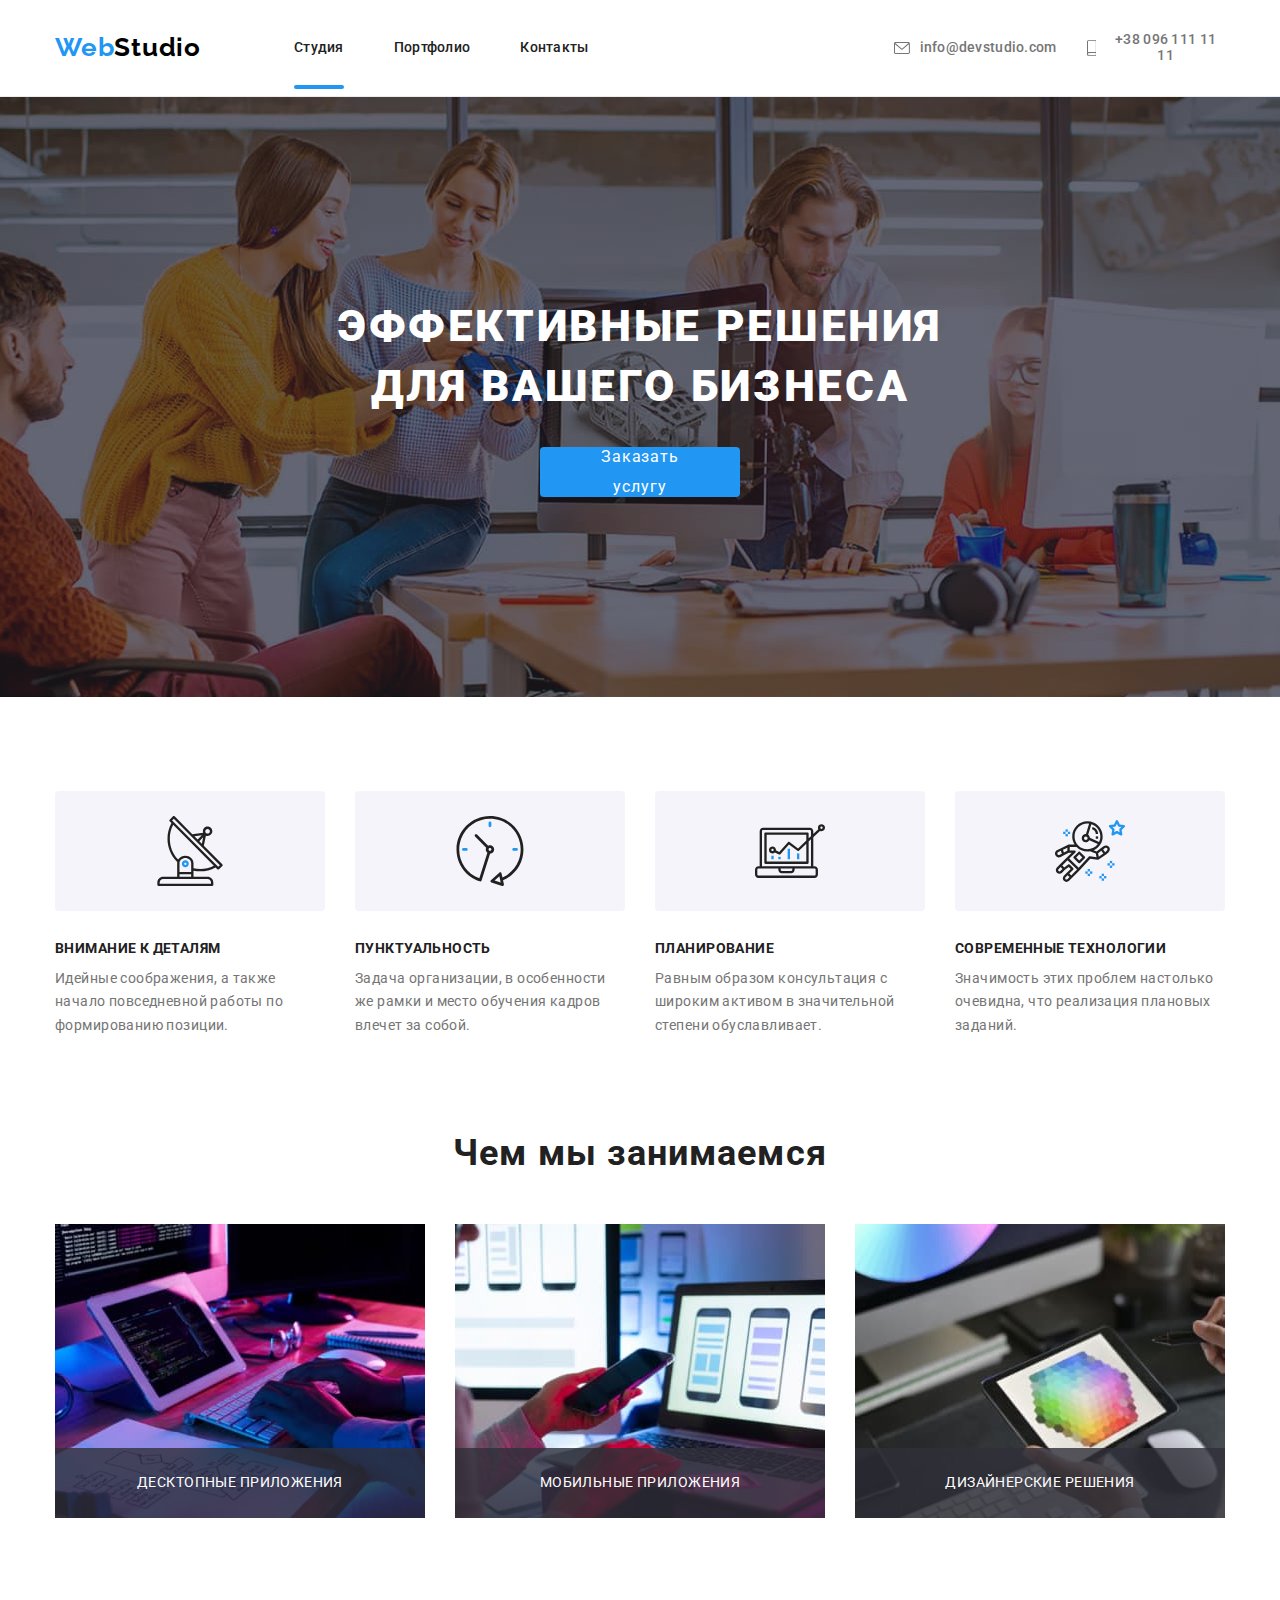
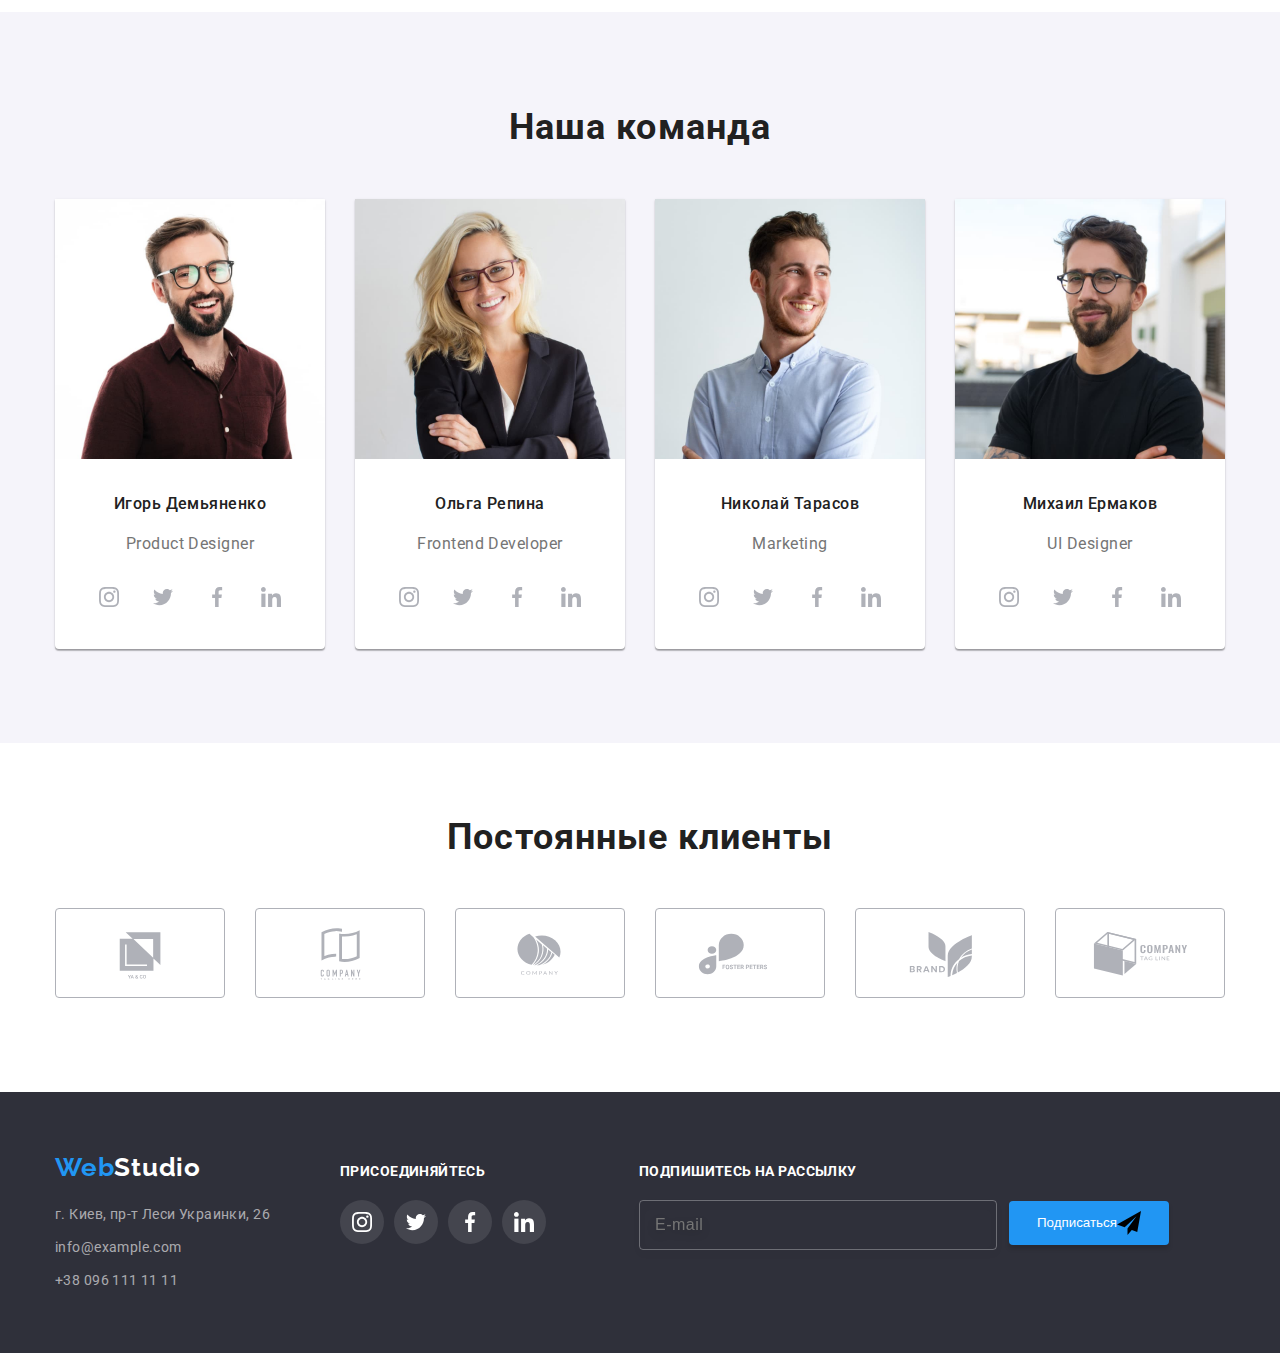
==== commit e88f43d7: "before doing button" ====
--- a/index.html
+++ b/index.html
@@ -76,7 +76,7 @@
                 </div>
                 <label class="modal-text" for="tel">Телефон</label>
                 <div class="input-wraper">
-                <input class="input-box " type="tel" name="tel" id="tel">
+                <input class="input-box " type="tel" name="tel" id="tel" required>
                 <svg class="modal-icon" width="18px" height="18px">
                   <use href="./images/sprite.svg#icon-phone-modal" ></use>
                 </svg>
@@ -93,13 +93,13 @@
                 <textarea class="modal-textarea" name="comment" id="comment" cols="30" rows="10" placeholder="Введите текст"></textarea>
                 
                 <div class="checkbox-container">
-                  <input type="checkbox" name="agree" value="yes" id="checkbox">
+                  <input class="input-checkbox visually-hidden" type="checkbox" name="agree" value="yes" id="checkbox">
                 <label class="checkbox-text" for="checkbox">
                   <span class="checkbox-wrap">
-                  <svg class="checkbox-icon" width="16px" height="15px">
-                  <use href="./images/sprite.svg#vector-checkbox" ></use>
-                  </svg>
-                  </span>Соглашаюсь с рассылкой и принимаю <a class="checkbox-link" href="">Условия договора</a>
+                    <svg class="checkbox-icon" width="16px" height="15px">
+                      <use href="./images/sprite.svg#vector-checkbox"></use>
+                    </svg>
+                  </span>Соглашаюсь с рассылкой и принимаю <a class="checkbox-link" href="#">Условия договора</a>
                 </label>
                 </div> 
                 <button class="modal-submit-button" type="submit">Отправить</button>
--- a/css/style.css
+++ b/css/style.css
@@ -246,7 +246,8 @@
   margin: 0 auto;
   border-radius: 4px;
   padding: 10px 32px;
-  /* padding-bottom: 200px 50px; */
+  width: 200px;
+  height: 50px;
   transition-property: color, background-color, drop-shadow;
   transition-duration: 250ms;
   transition-timing-function: cubic-bezier(0.4, 0, 0.2, 1);
@@ -576,6 +577,7 @@
   display: flex;
   align-items: center;
 }
+modal-submit-button
 /* --------------------Portfolio------------------------ */
 
 .portfolio-section {
@@ -780,10 +782,6 @@
   transform: translateY(50%);
 }
 
-/* {
-  outline: none;
-  border-color: var(--brand-color);
-} */
 .input-box:focus + .modal-icon {
   fill: var(--brand-color);
 }
@@ -822,6 +820,31 @@
   line-height: 1.71;
   letter-spacing: 0.03em;
   color: var(--second-font-color);
+  display: flex;
+  align-items: center;
+  margin: 0 auto;
+}
+.input-checkbox:checked + .checkbox-text .checkbox-wrap {
+  background-color: var(--brand-color);
+  border: none;
+}
+
+.input-checkbox:checked + .checkbox-text .checkbox-icon {
+  fill: var(--white-font-color);
+}
+
+.checkbox-wrap {
+  width: 16px;
+  height: 15px;
+  border: 2px solid var(--main-font-color);
+  border-radius: 4px;
+  display: flex;
+  align-items: center;
+  justify-content: center;
+  margin-right: 7px;
+}
+.checkbox-icon {
+  fill: transparent;
 }
 .checkbox-link {
   font-size: 14px;
@@ -832,6 +855,8 @@
 }
 
 .modal-submit-button {
+  width: 200px;
+  height: 50px;
   color: var(--white-font-color);
   background: var(--brand-color);
   box-shadow: 0px 4px 4px rgba(0, 0, 0, 0.15);
@@ -839,4 +864,14 @@
   display: block;
   margin: 0 auto;
   padding: 10px 55px;
-}
+  cursor: pointer;
+  transition-property: color, background-color, drop-shadow;
+  transition-duration: 250ms;
+  transition-timing-function: cubic-bezier(0.4, 0, 0.2, 1);
+}
+  
+
+.modal-submit-button:hover,
+.modal-submit-button:focus {
+  background-color: #188ce8;
+  filter: drop-shadow(0px 4px 4px rgba(0, 0, 0, 0.25));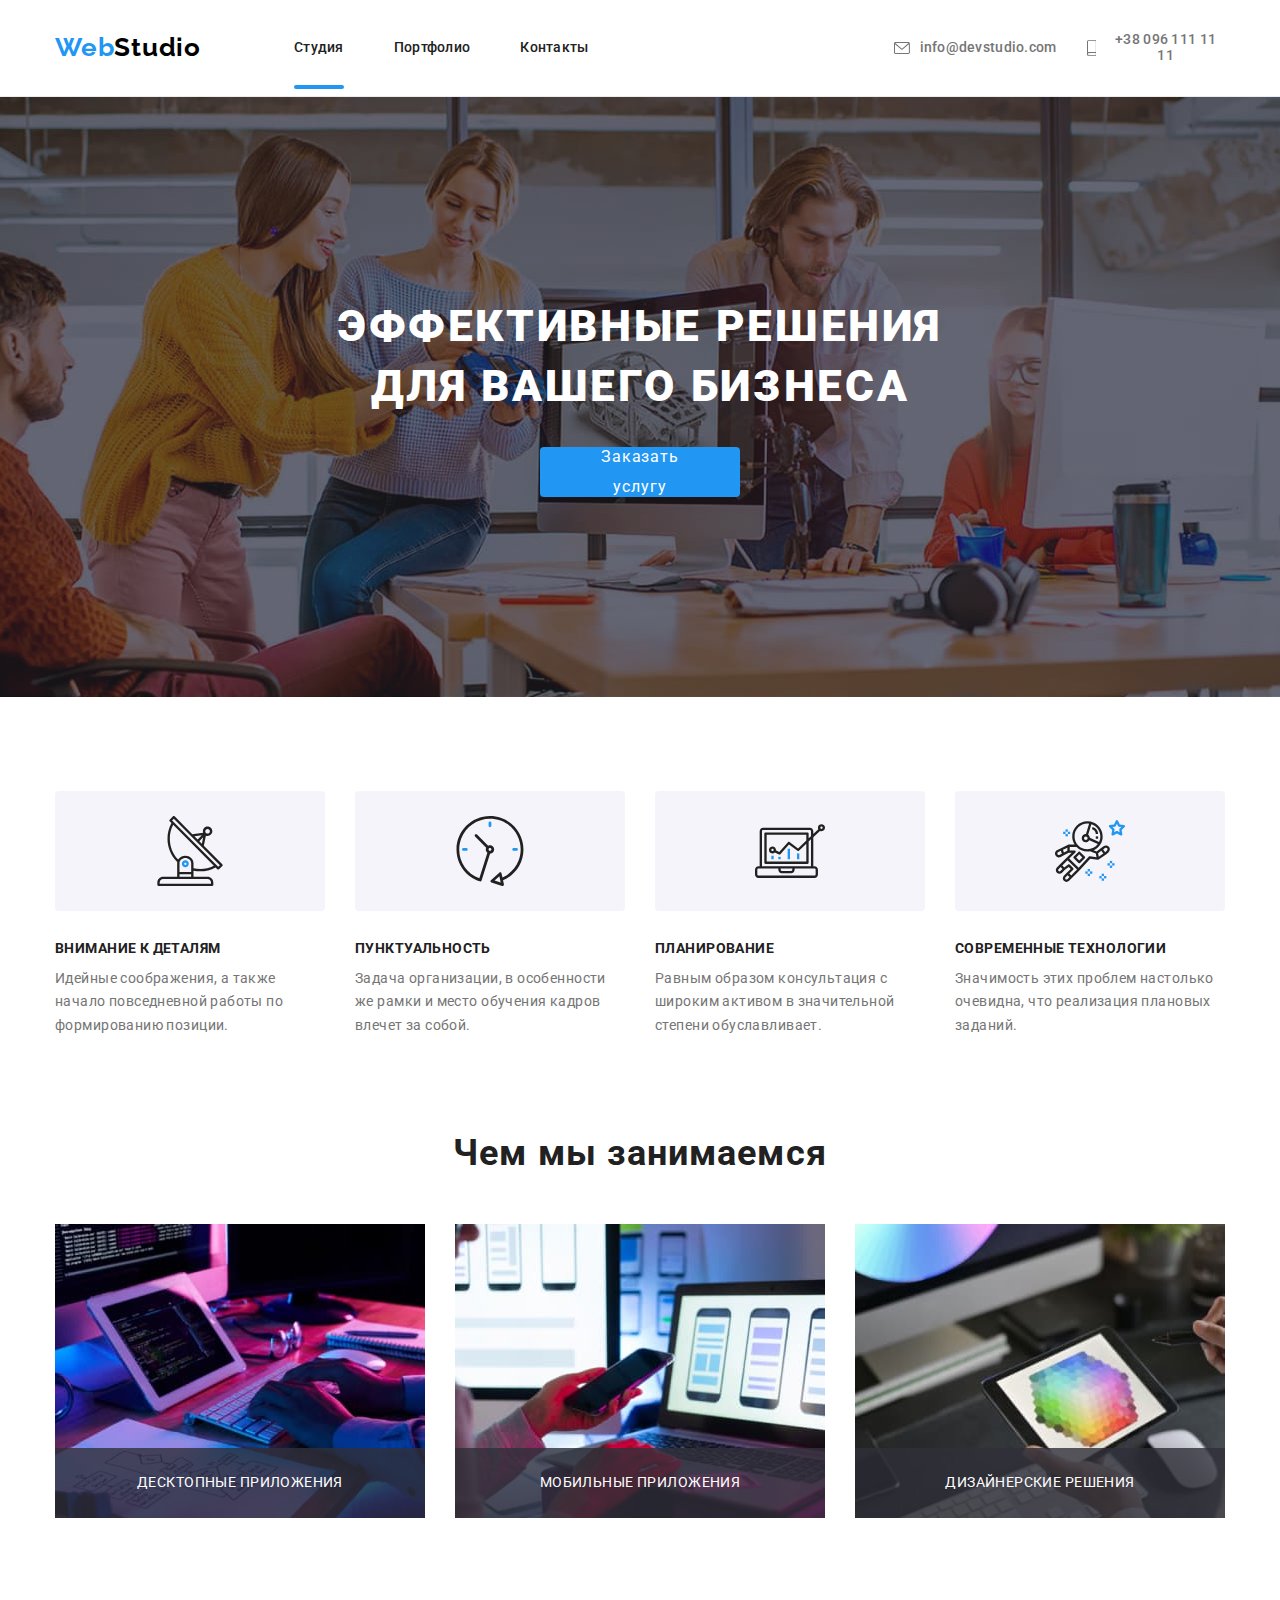
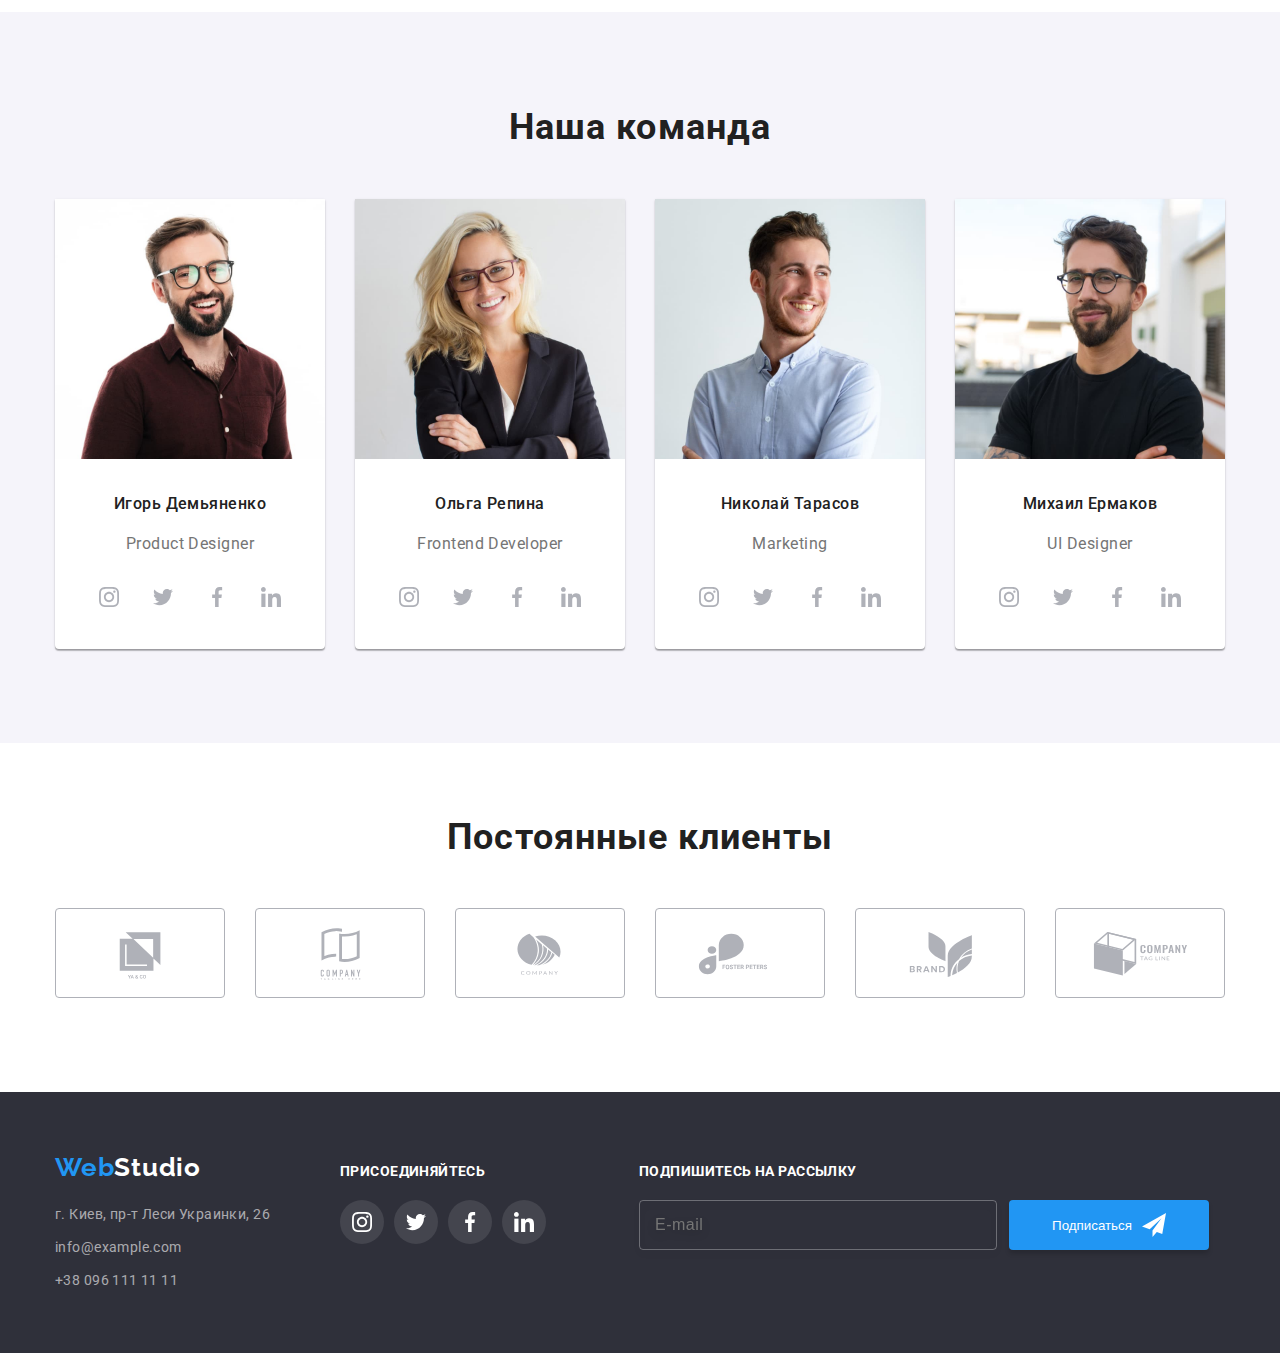
==== commit 81361217: "done" ====
--- a/index.html
+++ b/index.html
@@ -494,14 +494,18 @@
               </li>
             </ul>
           </div>
-          <div class="footer-input-container">
-            <h3 class="footer-title title-h3">Подпишитесь на рассылку</h3>
-            <input class="footer-input" type="email" name="mail" id="" placeholder="E-mail">
+          <div >
+              
+              <h3 class="footer-title title-h3">Подпишитесь на рассылку</h3>
+              <div class="footer-input-container">
+              <input class="footer-input" type="email" name="mail" id="" placeholder="E-mail">
+            
+              <div class="footer-button-container">
+                <button class="footer-button">Подписаться<svg class="footer-icon" width="24px" height="24px"><use href="./images/sprite.svg#icon-send-footer"></use></svg> </button>
+              </div>
+            </div>
+            </div>
           </div>
-          <div class="footer-button-container">
-          <button class="footer-button">Подписаться<svg width="24px" height="24px"><use href="./images/sprite.svg#icon-send-footer" ></use></svg> </button>
-          </div>
-        </div>
       </footer>
     </main>
     <script src="./js/modal.js"></script>
--- a/css/style.css
+++ b/css/style.css
@@ -562,13 +562,17 @@
   padding: 15px;
 }
 .footer-input-container {
-  margin-right: 12px;
+  display: flex;
+  justify-content: center;
+  align-items: center;
 }
 
 .footer-button-container {
-  margin: auto 0;
+  margin: auto 0 auto 12px;
 }
 .footer-button {
+  width: 200px;
+  height: 50px;
   padding: 10px 28px;
   color: var(--white-font-color);
   background: var(--brand-color);
@@ -576,8 +580,22 @@
   border-radius: 4px;
   display: flex;
   align-items: center;
-}
-modal-submit-button
+  justify-content: center;
+  cursor: pointer;
+  transition-property: color, background-color, drop-shadow;
+  transition-duration: 250ms;
+  transition-timing-function: cubic-bezier(0.4, 0, 0.2, 1);
+}
+.footer-button:hover,
+.footer-button:focus {
+  background-color: #188ce8;
+  filter: drop-shadow(0px 4px 4px rgba(0, 0, 0, 0.25));
+}
+
+.footer-icon {
+  margin-left: 10px;
+  fill: var(--white-font-color);
+}
 /* --------------------Portfolio------------------------ */
 
 .portfolio-section {
@@ -853,7 +871,6 @@
   text-decoration-line: underline;
   color: var(--brand-color);
 }
-
 .modal-submit-button {
   width: 200px;
   height: 50px;
@@ -869,9 +886,9 @@
   transition-duration: 250ms;
   transition-timing-function: cubic-bezier(0.4, 0, 0.2, 1);
 }
-  
 
 .modal-submit-button:hover,
 .modal-submit-button:focus {
   background-color: #188ce8;
-  filter: drop-shadow(0px 4px 4px rgba(0, 0, 0, 0.25));+  filter: drop-shadow(0px 4px 4px rgba(0, 0, 0, 0.25));
+}
